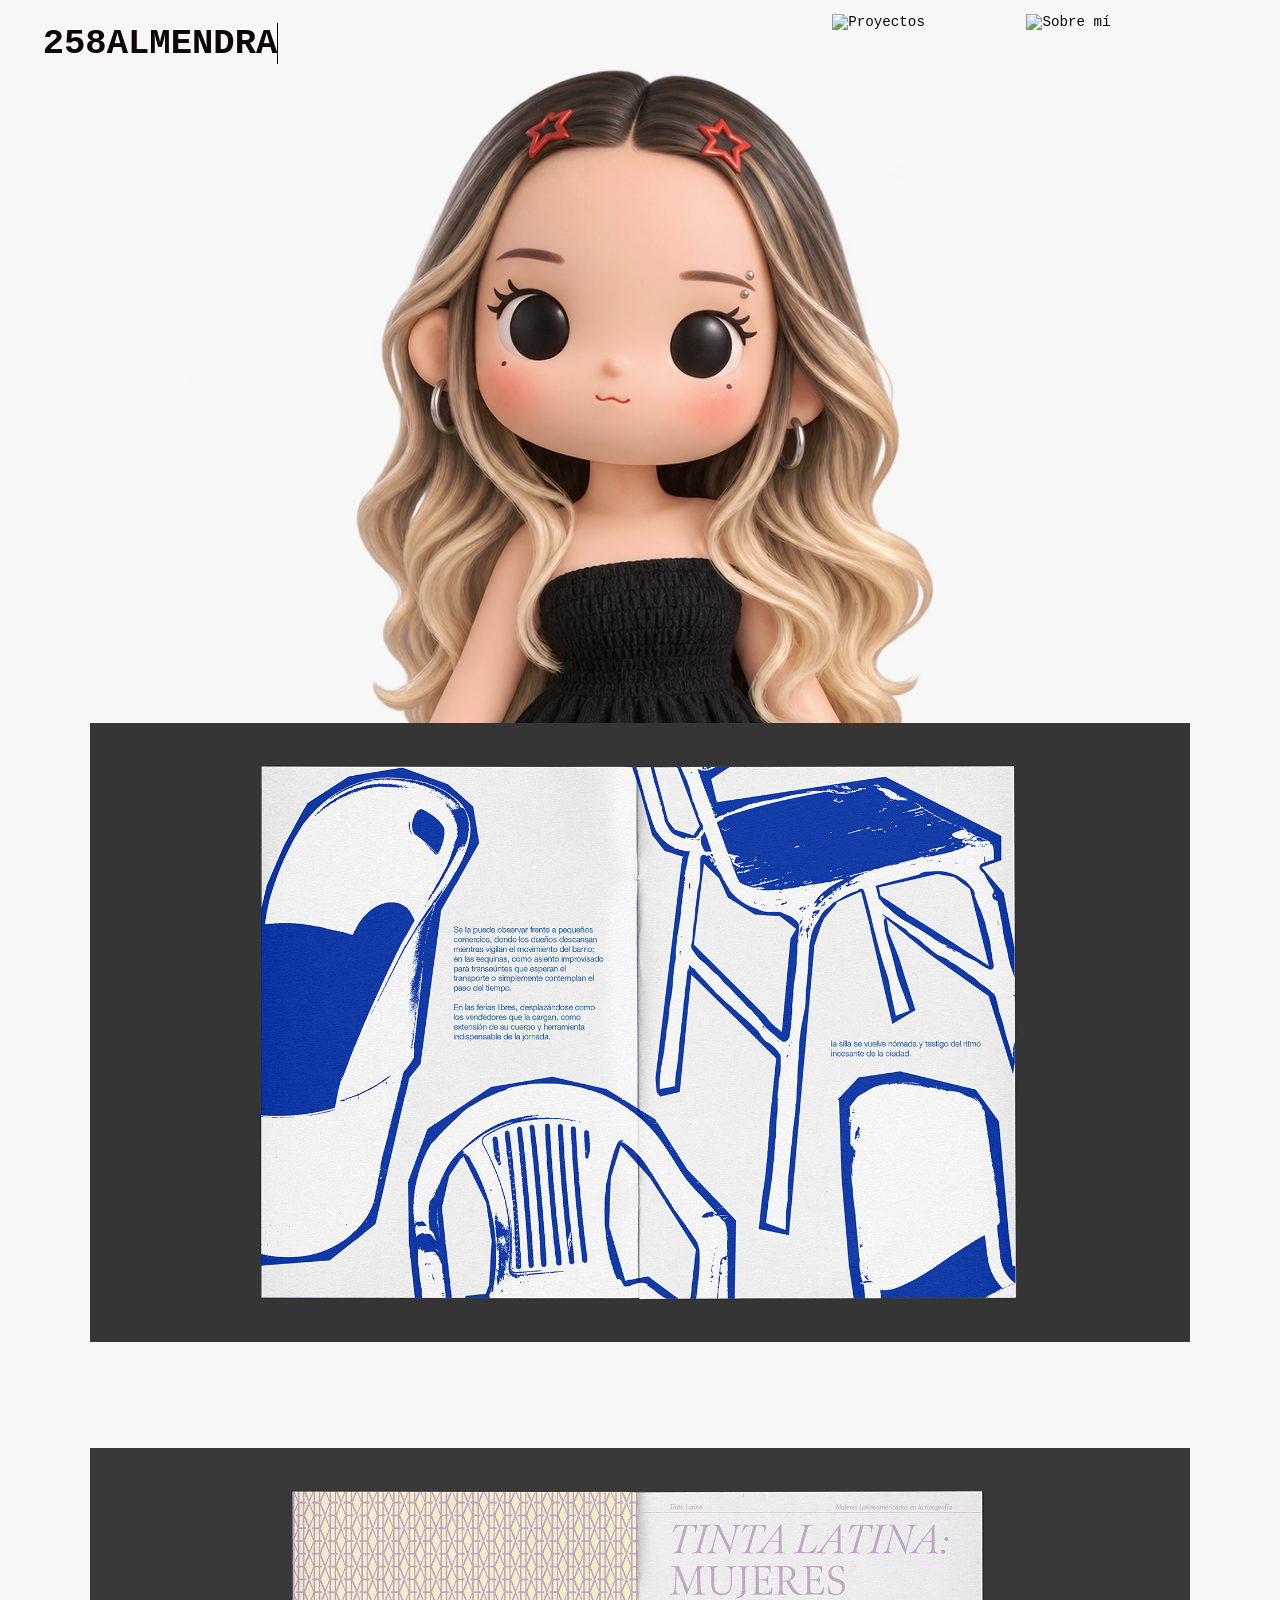
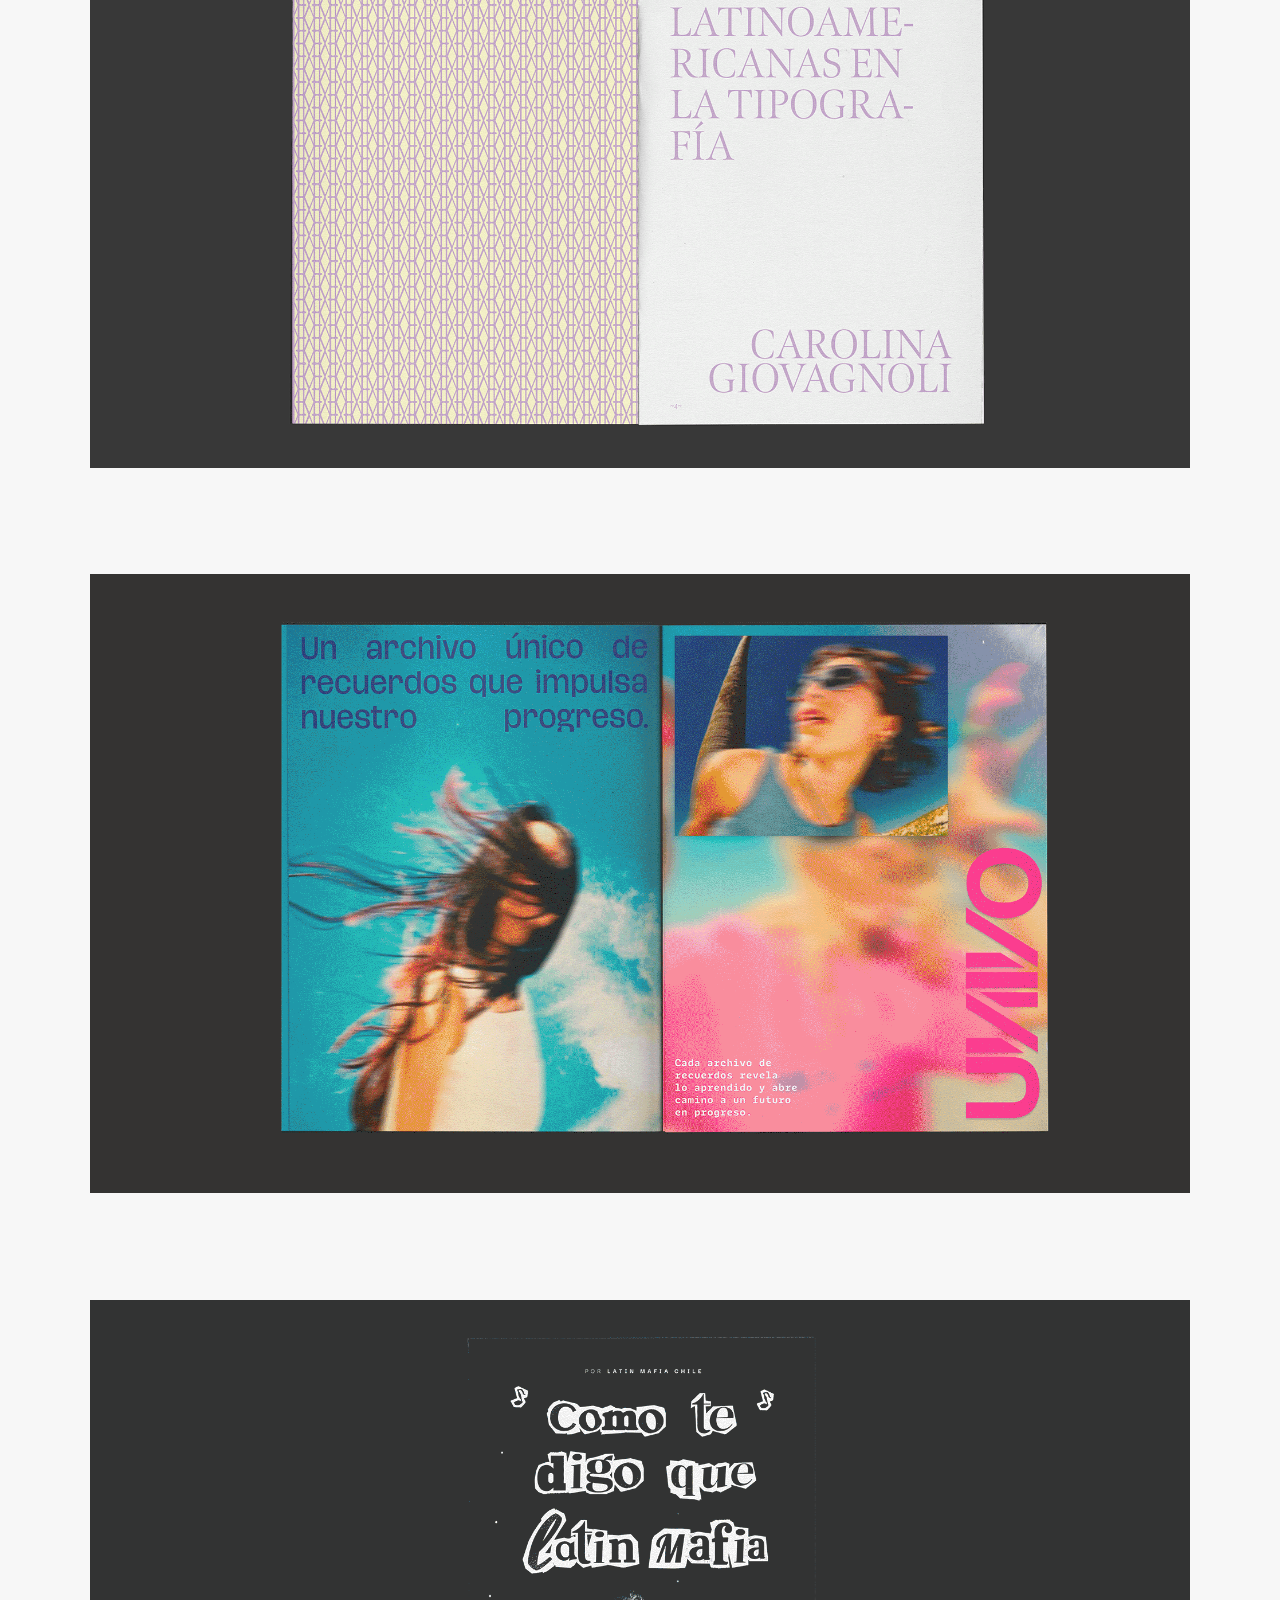
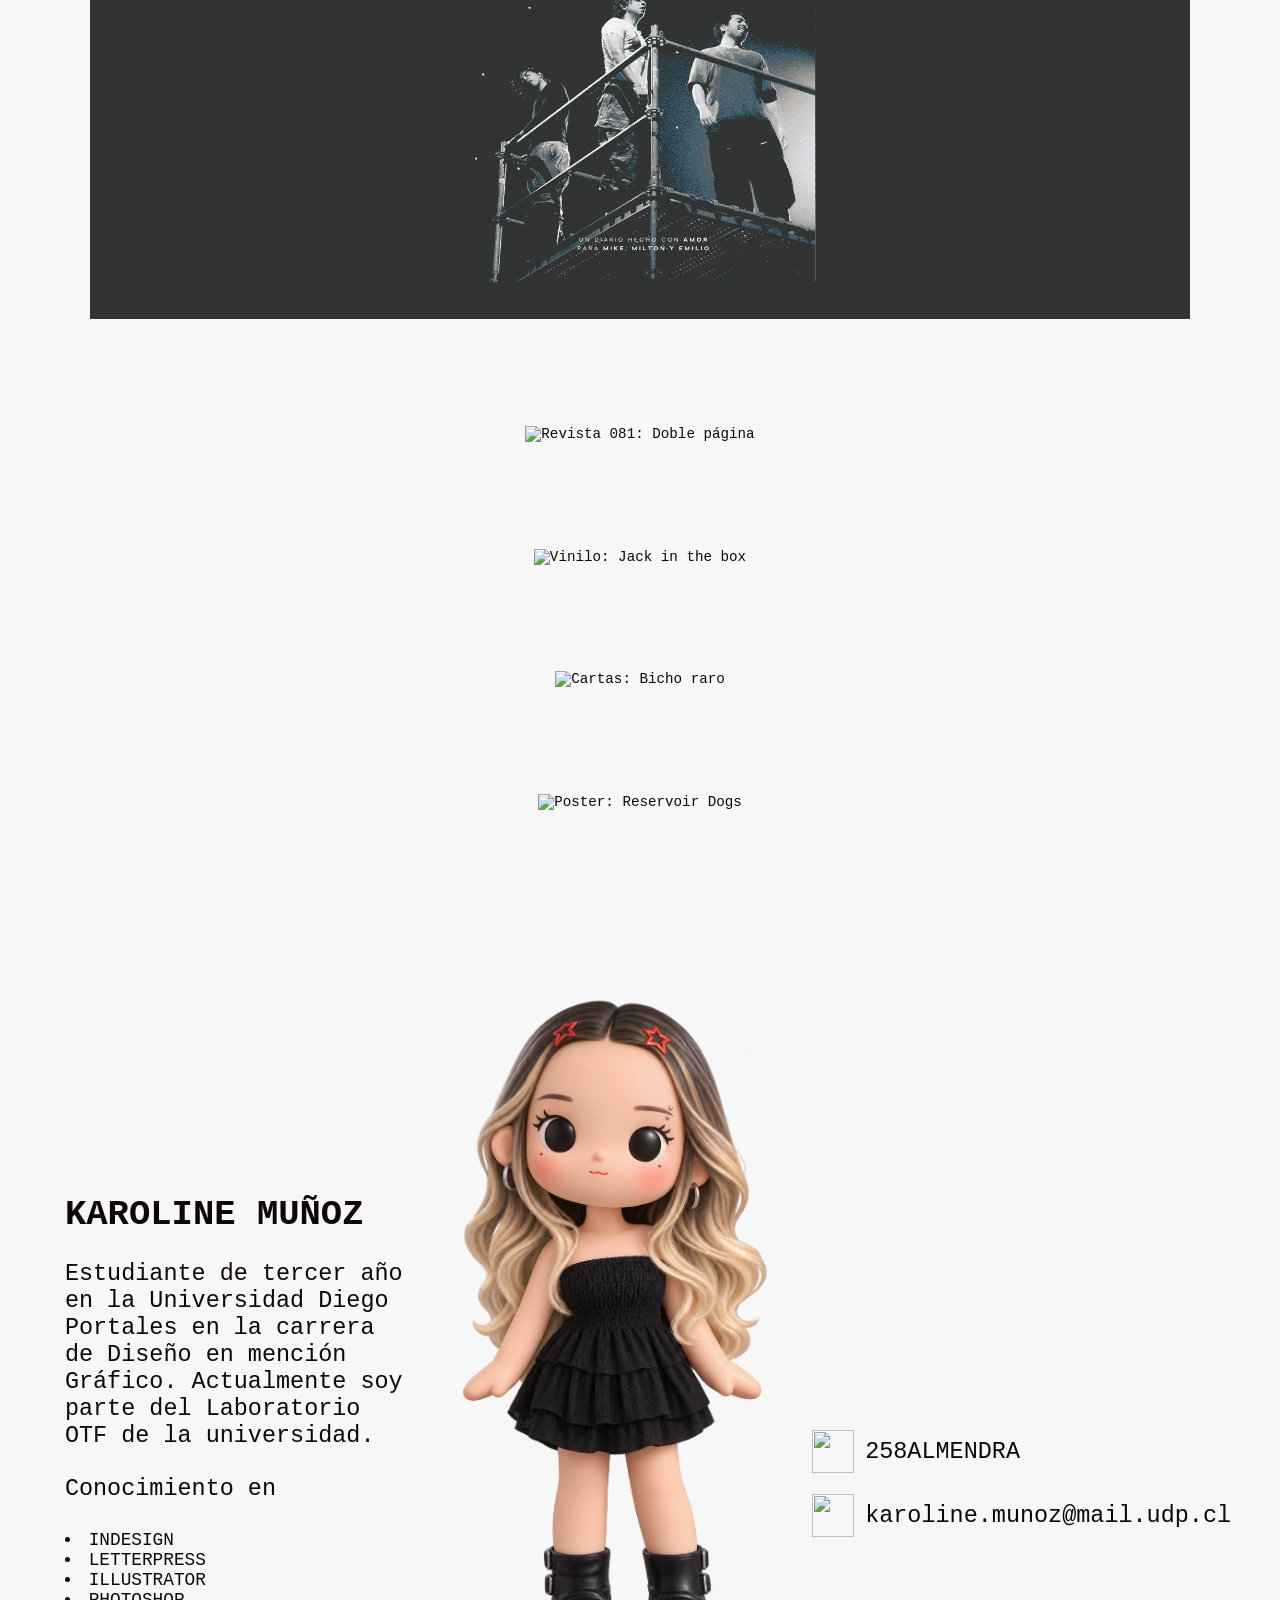
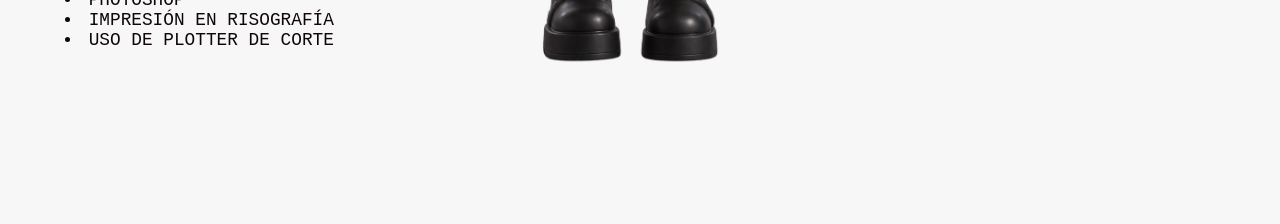
==== index.html @ 40ae715f "subir exámen" ====
<!DOCTYPE html>
<html lang="es">
<head>
  <meta charset="UTF-8">
  <meta name="viewport" content="width=device-width, initial-scale=1.0">
  <title>Karoline Muñoz | Portafolio</title>
  <link rel="stylesheet" href="styles.css">
</head>

<body>
  <header class="cabecera">
    <a class="logo" href="index.html">258ALMENDRA</a>
    <a class="bajar" href="#proyectos">
      <img src="iconos/bajar.svg" alt="Bajar a los proyectos" width="48" height="48">
    </a>
    <nav>
     <a class="nav-proyectos" href="#proyectos">
        <img class="normal" src="iconos/proyecto.activo.svg" alt="Proyectos" width="226" height="64">
        <img class="hover" src="iconos/proyecto.hover.svg" alt="" width="226" height="64">
      </a>
      <a class="nav-sobre-mi" href="#sobre-mi">
        <img class="normal" src="iconos/sobremí.activo.svg" alt="Sobre mí" width="259" height="64">
        <img class="hover" src="iconos/sobremí.hover.svg" alt="" width="259" height="64">
      </a>
    </nav>
  </header>

  <main>
    <section class="portada">
      <img src="karoline.primera.png" alt="Portada del portafolio de Karoline Muñoz">
    </section>

    <section class="proyectos" id="proyectos">
      <a class="proyecto" href="proyecto-01.html">
        <img src="proyecto-01.gif" alt="Fanzine: Pausa urbana">
      </a>
      <a class="proyecto" href="proyecto-02.html">
        <img src="proyecto-02.gif" alt="Plaquette: Tinta latina">
      </a>
      <a class="proyecto" href="proyecto-03.html">
        <img src="proyecto-03.gif" alt="Marca: Univo">
      </a>
      <a class="proyecto" href="proyecto-04.html">
        <img src="proyecto-04.gif" alt="Bitácora: Latin Mafia">
      </a>
      <a class="proyecto" href="proyecto-05.html">
        <img src="img/proyecto-05.png" alt="Revista 081: Doble página">
      </a>
      <a class="proyecto" href="proyecto-06.html">
        <img src="img/proyecto-06.png" alt="Vinilo: Jack in the box">
      </a>
      <a class="proyecto" href="proyecto-07.html">
        <img src="img/proyecto-07.png" alt="Cartas: Bicho raro">
      </a>
      <a class="proyecto" href="proyecto-08.html">
        <img src="img/proyecto-08.png" alt="Poster: Reservoir Dogs">
      </a>
    </section>

    <section class="sobre-mi" id="sobre-mi">
      <div class="presentacion">
        <h2>Karoline Muñoz</h2>
        <p>Estudiante de tercer año en la Universidad Diego Portales en la carrera de Diseño en mención Gráfico. Actualmente soy parte del Laboratorio OTF de la universidad.</p>
        <h3>Conocimiento en</h3>
        <ul>
          <li>InDesign</li>
          <li>Letterpress</li>
          <li>Illustrator</li>
          <li>Photoshop</li>
          <li>Impresión en risografía</li>
          <li>Uso de plotter de corte</li>
        </ul>
      </div>

      <img src="karoline.portada.png" alt="Muñeca de Karoline de cuerpo completo">

      <address class="contacto">
        <a href="https://instagram.com/258almendra">
          <img src="iconos/instagram.svg" alt="" width="24" height="24">
          258ALMENDRA
        </a>
        <a href="mailto:karoline.munoz@mail.udp.cl">
          <img src="iconos/mail.svg" alt="" width="24" height="24">
          karoline.munoz@mail.udp.cl
        </a>
      </address>
    </section>
  </main>
</body>
</html>
---- styles.css ----
/* =========================================================
   Portafolio Karoline Muñoz
   Solo flexbox + unidades rem y %. Sin grid, position ni frameworks.
   Medidas tomadas del diseño de Figma (escritorio 1440px, 1rem = 16px)
   ========================================================= */

/* ---------- 1. Tipografía JetBrains Mono ---------- */
@font-face {
  font-family: "JetBrains Mono";
  src: url("jetbrain/JetBrainsMono-Regular.ttf") format("truetype");
  font-weight: 400;
  font-style: normal;
}

@font-face {
  font-family: "JetBrains Mono";
  src: url("jetbrain/JetBrainsMono-Medium.ttf") format("truetype");
  font-weight: 500;
  font-style: normal;
}

@font-face {
  font-family: "JetBrains Mono";
  src: url("jetbrain/JetBrainsMono-Bold.ttf") format("truetype");
  font-weight: 700;
  font-style: normal;
}

/* ---------- 2. Variables y reset ---------- */
:root {
  /* Paleta */
  --color-blanco: #F7F7F7;
  --color-rojo: #AF0000;
  --color-negro: #0F0707;

  --color-fondo: var(--color-blanco);
  --color-texto: var(--color-negro);
  --color-acento: var(--color-rojo);
  --color-panel: #0f0f0f; /* gris de los paneles de proyectos */

  --fuente: "JetBrains Mono", "Courier New", monospace;

  /* Tamaños de texto (escritorio) */
  --tam-logo: 2.5rem;      /* 40px · Bold    */
  --tam-titulo: 2.5rem;    /* 40px · Bold */
  --tam-nav: 1.65rem;      /* ~26px · Medium */
  --tam-cuerpo: 1.65rem;   /* ~26px · Medium */
  --tam-lista: 1.25rem;    /* 20px · Regular */
}

* {
  box-sizing: border-box;
  margin: 0;
  padding: 0;
}

/* El diseño (en rem) escala como en Figma sin usar otra media query:
   16px desde 1440px y proporcionalmente menos en ventanas más angostas.
   En mobile se vuelve a 16px dentro de la media query de mobile. */
html {
   font-size: clamp(0.6rem, 1.111vw, 1.2rem);
  max-width: 100%;
  overflow-x: hidden; /* seguro extra contra el scroll horizontal */
}

/* Texto solo para lectores de pantalla (no se ve) */
.oculto {
  width: 1px;
  height: 1px;
  overflow: hidden;
  clip-path: inset(50%);
  white-space: nowrap;
}

body {
  display: flex;
  flex-direction: column;
  max-width: 100%;
  overflow-x: hidden;
  background-color: var(--color-fondo);
  color: var(--color-texto);
  font-family: var(--fuente);
  font-weight: 400;
  line-height: normal; /* "Auto" en Figma */
   cursor: url("iconos/cursor.svg") 16 16, auto;
}

/* Cursor personalizado también sobre enlaces y botones */
a,
label {
  cursor: url("iconos/cursor.svg") 16 16, pointer;
}

img {
  display: block;
  max-width: 100%;
}

a {
  color: inherit;
  text-decoration: none;
}

/* ---------- 3. Cabecera ---------- */
/* z-index funciona en ítems flex: deja el menú por encima de la portada */
.cabecera {
  z-index: 1;
  display: flex;
  flex-wrap: wrap; /* si no cabe, el menú baja a otra línea */
  justify-content: space-between;
  align-items: flex-start;
  gap: 0.5rem 1rem;
  padding: 1rem 7.3% 0 3rem;
}

/* Logo: efecto de escritura, una sola vez al abrir la página.
   11 caracteres = 11 cuadros, uno cada 400 ms (10 pasos x 400 ms = 4 s).
   En JetBrains Mono cada letra mide 0.6 del tamaño de fuente. */
.logo {
  box-sizing: content-box; /* el cursor no le quita espacio a las letras */
  flex-shrink: 0;          /* el logo no se comprime ni se recorta */
  margin-top: 0.625rem;
  overflow: hidden;
  white-space: nowrap;
  font-size: var(--tam-logo);
  font-weight: 700;
  border-right: 0.0625rem solid var(--color-texto); /* cursor */
  animation: escribir-logo 4s steps(10, end) both;
}

@keyframes escribir-logo {
  from { width: calc(var(--tam-logo) * 0.6); }       /* "2"           */
  to   { width: calc(var(--tam-logo) * 0.6 * 11); }  /* "258ALMENDRA" */
}

/* Flecha BAJAR: solo existe en el diseño mobile */
.bajar {
  display: none;
}

.cabecera nav {
  display: flex;
  align-items: flex-start;
  gap: 5rem;   /* ← cambia este número */
}

/* Botones del menú: son los SVG de mis componentes de Figma
   (BOTÓN PROYECTOS y BOTÓN SOBRE MÍ), un archivo por variante.
   Los dos SVG de cada botón tienen el mismo tamaño y el texto en el
   mismo lugar, así que al cambiar de uno a otro solo cambia la línea. */
.cabecera nav a {
  display: flex;
}

/* 64px de alto en Figma (3.33rem); el ancho sale solo */
.cabecera nav img {
  width: auto;
  max-width: none;
  height: 3.33rem;
}

/* El SVG incluye el espacio donde crece la línea en el hover.
   El margin negativo hace que ese espacio no empuje al otro botón. */
.cabecera nav .nav-proyectos img {
  margin: 0 -0.885rem 0 -0.833rem;
}

.cabecera nav .nav-sobre-mi img {
  margin: 0 -2.21rem;
}

/* Variante hover: se cambia un SVG por el otro */
.cabecera nav .hover {
  display: none;
}

.cabecera nav a:hover .normal,
.cabecera nav a:focus-visible .normal {
  display: none;
}

.cabecera nav a:hover .hover,
.cabecera nav a:focus-visible .hover {
  display: block;
}

/* ---------- 4. Portada ---------- */
main {
  display: flex;
  flex-direction: column;
  align-items: center;
}

.portada {
  display: flex;
  justify-content: center;
  width: 100%;
  margin-top: -2.5rem;
}

.portada img {
  width: auto;
  max-width: 100%;    /* nunca más ancha que la ventana */
  height: auto;
  max-height: 50rem;  /* en escritorio mantiene el tamaño de Figma */
}

/* ---------- 5. Proyectos ---------- */
.proyectos {
  display: flex;
  flex-direction: column;
  align-items: center;
  gap: 7.5rem;
  width: 86%;
}

.proyecto {
  display: flex;
  justify-content: center;
  width: 100%;
}

.proyecto img {
  max-width: 100%;
  height: auto;
  margin: 0 auto;
  transition: filter 0.3s;
}

/* Cada proyecto es un enlace a su página de detalle */
.proyecto:hover img,
.proyecto:focus-visible img {
  filter: blur(0.05rem)
}

/* ---------- 6. Sobre mí ---------- */
.sobre-mi {
  display: flex;
  align-items: flex-end;
  width: 100%;
  margin-top: 13.25rem;
  padding: 0 3.75% 10.4rem 5.07%;
  gap: 2%;
}

.presentacion {
  display: flex;
  flex-direction: column;
  flex: 1 1 28%;
  min-width: 0;
  margin-bottom: 1.8rem;
  font-size: var(--tam-cuerpo);
}

.presentacion h2 {
  margin-bottom: 1.8rem;
  font-size: var(--tam-titulo);
  font-weight: 700;
  text-transform: uppercase;
}

.presentacion p {
  margin-bottom: 1.8rem;
  font-weight: 500;

}

/* "Conocimiento en": es un h3 por semántica, pero se ve como texto normal */
.presentacion h3 {
  margin-bottom: 2rem;
  font-size: var(--tam-cuerpo);
  font-weight: 500;
}

.presentacion ul {
  list-style: disc inside;
  font-size: var(--tam-lista);
  text-transform: uppercase;
}

/* Tamaño de la muñeca: cambia el 30% (más grande = 35%, 40%...) */
.sobre-mi > img {
  flex: 1 1 28%;
  min-width: 0;
  height: auto;
}

.contacto {
  display: flex;
  flex-direction: column;
  flex: 1 1 34%;
  min-width: 0;
  gap: 1.5rem;
  margin-bottom: 9.8rem;
  font-style: normal; /* <address> viene en cursiva por defecto */
  font-size: var(--tam-cuerpo);
  min-width: max-content; /* la columna nunca es más angosta que el correo */
  font-weight: 500;
}

.contacto a {
  display: flex;
  align-items: center;
  gap: 0.75rem;
  white-space: nowrap; /* el correo no se corta en dos líneas */
  font-weight: 500;
}

/* Íconos de Instagram y correo (48px en desktop como en Figma) */
.contacto img {
  flex-shrink: 0;
  width: 3rem;
  height: 3rem;
}

/* ---------- 7. Página de detalle de proyecto ---------- */
.cabecera-proyecto {
  justify-content: flex-start;
  align-items: center;
  gap: 3.8rem;
  padding: 2.9rem 5% 5.6rem;
}

/* Íconos del UI kit (carpeta iconos/): 48px como en Figma */
.icono-home,
.icono {
  display: flex;
  justify-content: center;
  align-items: center;
  width: 3rem;
  height: 3rem;
  cursor: pointer;
}

.icono-home img,
.icono img {
  width: 3rem;
  height: 3rem;
}

/* Componente DESCARGAR: variante hover de 61px (3.8rem) */
.icono .hover,
.icono .activa {
  display: none;
}

a.icono:hover .normal,
a.icono:focus-visible .normal {
  display: none;
}

a.icono:hover .hover,
a.icono:focus-visible .hover {
  display: block;
  width: 3.8rem;
  height: 3.8rem;
}

.galeria {
  display: flex;
  flex-wrap: wrap;
  width: 100%;
}

.galeria img {
  height: auto;
  object-fit: cover;
}

.galeria .completa {
  width: 100%;
}

.galeria .mitad {
  width: 50%;
}

.detalle-info {
  display: flex;
  justify-content: flex-end;
  align-items: flex-end;
  gap: 7%;
  width: 100%;
  padding: 6rem 5% 6rem;
}

.acciones {
  display: flex;
  gap: 1.5rem;
}

/* Estrella: se rellena al hacer clic (sin JavaScript, con un checkbox) */
.estrella input {
  appearance: none;
  width: 0;
  height: 0;
  margin: 0;
  opacity: 0;
}

/* Al marcarla se cambia por la estrella rellena en rojo */
.estrella input:checked ~ .normal {
  display: none;
}

.estrella input:checked ~ .activa {
  display: block;
}

.estrella:has(input:focus-visible) {
  outline: 0.125rem solid var(--color-acento);
}

.texto-proyecto {
  width: 43%;
}

.texto-proyecto h1 {
  margin-bottom: 2rem;
  font-size: var(--tam-titulo);
  font-weight: 500;
}

.texto-proyecto p {
  font-size: var(--tam-lista);
  line-height: 1.5;
}

/* ---------- 8. Mobile y pantallas chicas (única media query) ----------
   Se activa bajo 48rem (768px) para cubrir también tablets y
   ventanas angostas de escritorio */
@media (max-width: 48rem) {

  html {
    font-size: 100%; /* en mobile 1rem vuelve a ser 16px */
  }

  /* Tamaños de texto mobile */
  :root {
    --tam-logo: 3rem;
    --tam-titulo: 2.25rem;
    --tam-nav: 2rem;
    --tam-cuerpo: 1.25rem;
    --tam-lista: 1rem;
  }

  .presentacion h2 {
    line-height: 1.2;
  }

  /* Botón SOBRE MÍ en mobile: mismo tamaño que en Figma mobile */
  .cabecera nav img {
    height: 4rem;
  }

  .cabecera nav .nav-sobre-mi img {
    margin: 0 -2.656rem;
  }

  /* Layout: la cabecera es la pantalla de inicio de Figma mobile
     (logo al centro, flecha BAJAR y luego el botón SOBRE MÍ centrado) */
  .cabecera {
    flex-direction: column;
    flex-wrap: nowrap;
    align-items: center;
    gap: 0;
    padding: 0 5%;
  }

  .logo {
    margin-top: 45vh;
  }

  .bajar {
    display: flex;
    margin-top: 2rem;
  }

  .bajar img {
    width: 3rem;
    height: 3rem;
  }

  .cabecera nav {
    gap: 1rem;
    margin-top: 45vh;
  }

  /* En mobile el menú solo muestra SOBRE MÍ */
  .cabecera nav .nav-proyectos {
    display: none;
  }

  .portada {
    overflow: hidden;
    margin-top: 0;
  }

  .portada img {
   width: 126%;
    max-width: none;
  }

  .proyectos {
    width: 85.5%;
    gap: 2.3rem;
  }

  .proyecto {
    min-height: 0;
  }

  .proyecto img {
    width: 100%;
  }

  .sobre-mi {
    flex-direction: column;
    align-items: center;
    margin-top: 6rem;
    padding: 0 7% 3rem;
  }

  .presentacion h3 {
    font-weight: 700;
  }

  .presentacion {
    flex: none;
    width: 100%;
    margin-bottom: 2rem;
  }

  .sobre-mi > img {
    flex: none;
    width: 100%;
    margin: 0 0 1.5rem;
  }

  .contacto {
    flex: none;
    align-items: center;
    gap: 0.75rem;
    width: 100%;
    min-width: 0;
    margin: 0;
  }

  /* Detalle de proyecto en mobile: la cabecera vuelve a ser una fila */
  .cabecera-proyecto {
    flex-direction: row;
    gap: 1.5rem;
    padding: 1.5rem 5%;
  }

  .cabecera-proyecto nav {
    margin-top: 0;
  }

  .icono-home,
  .icono,
  .icono-home img,
  .icono img {
    width: 2rem;
    height: 2rem;
  }

  a.icono:hover .hover,
  a.icono:focus-visible .hover {
    width: 2.5rem;
    height: 2.5rem;
  }

  /* En mobile los íconos de contacto miden 24px como en Figma */
  .contacto img {
    width: 1.5rem;
    height: 1.5rem;
  }

  .galeria .mitad {
    width: 100%;
  }

  .detalle-info {
    flex-direction: column-reverse;
    align-items: flex-start;
    gap: 2rem;
    padding: 2.5rem 6% 3rem;
  }

  .texto-proyecto {
    width: 100%;
  }

  .texto-proyecto h1 {
    margin-bottom: 1rem;
  }
}
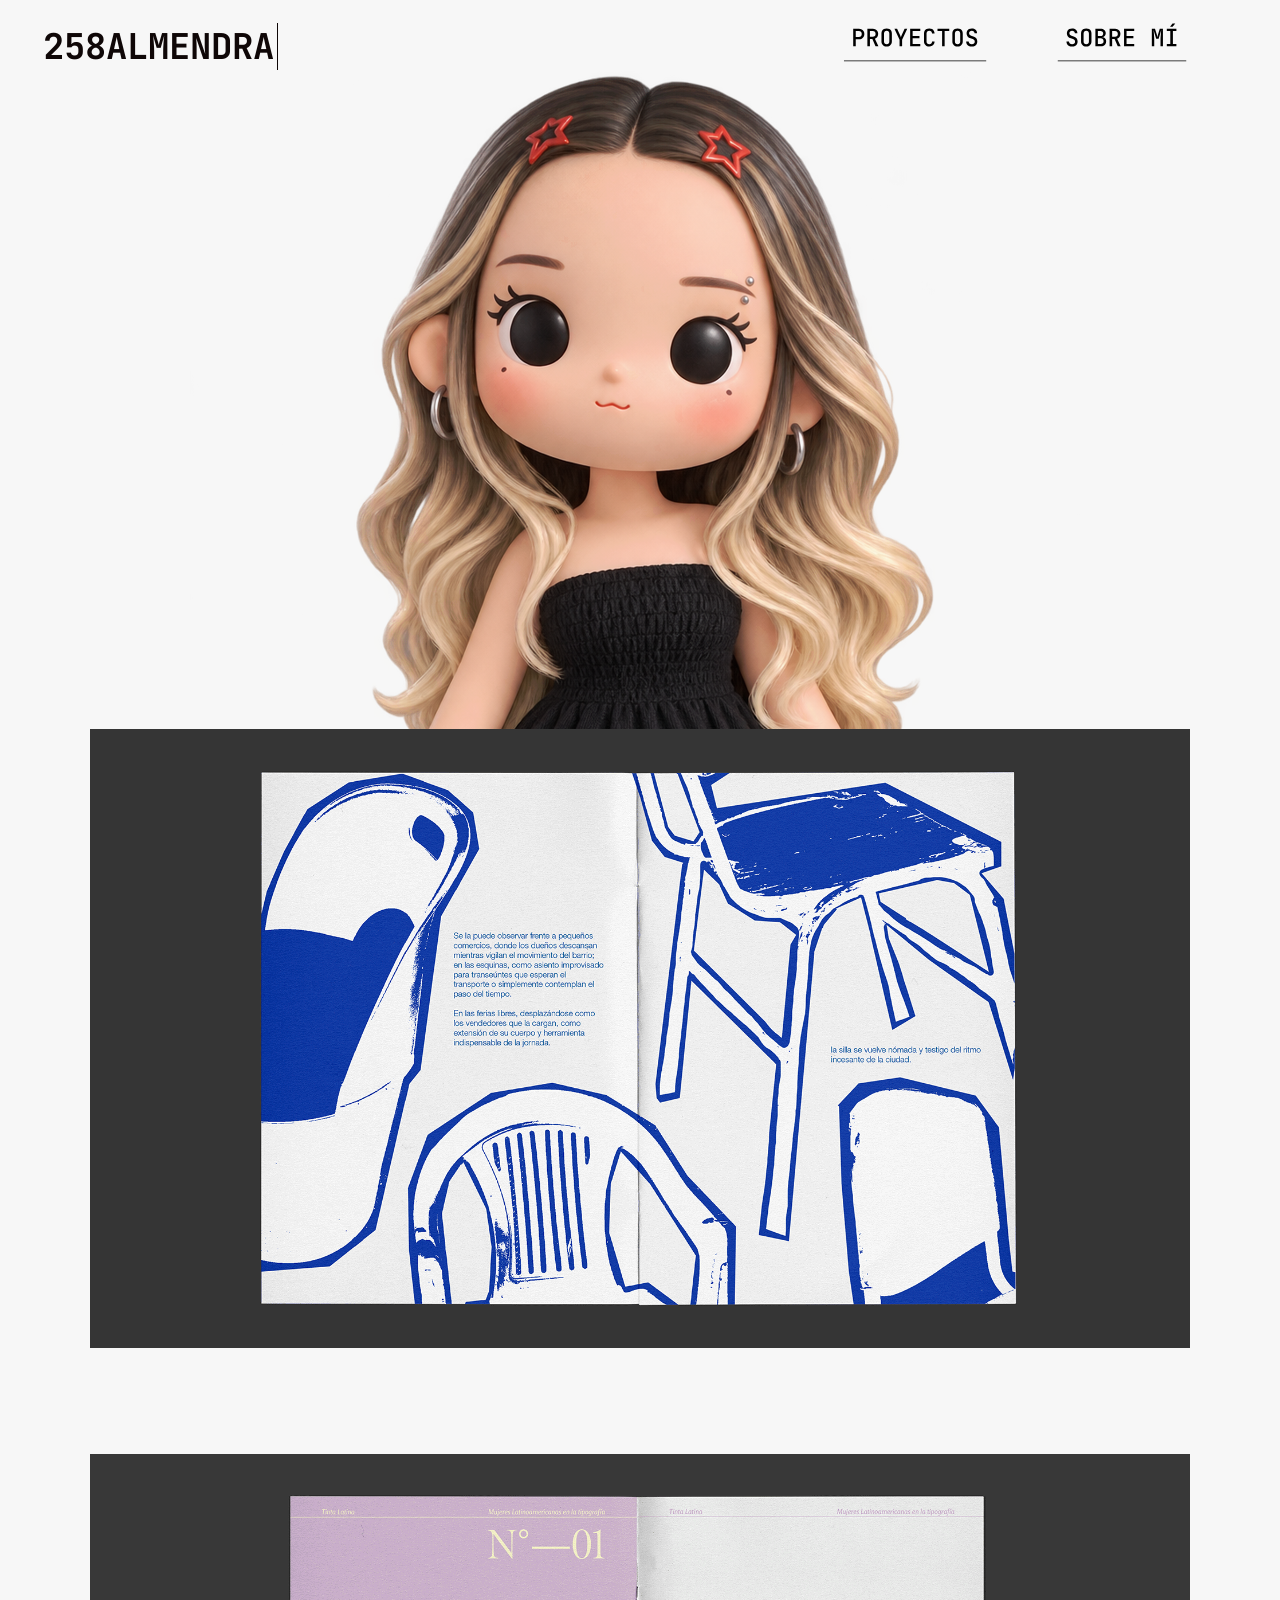
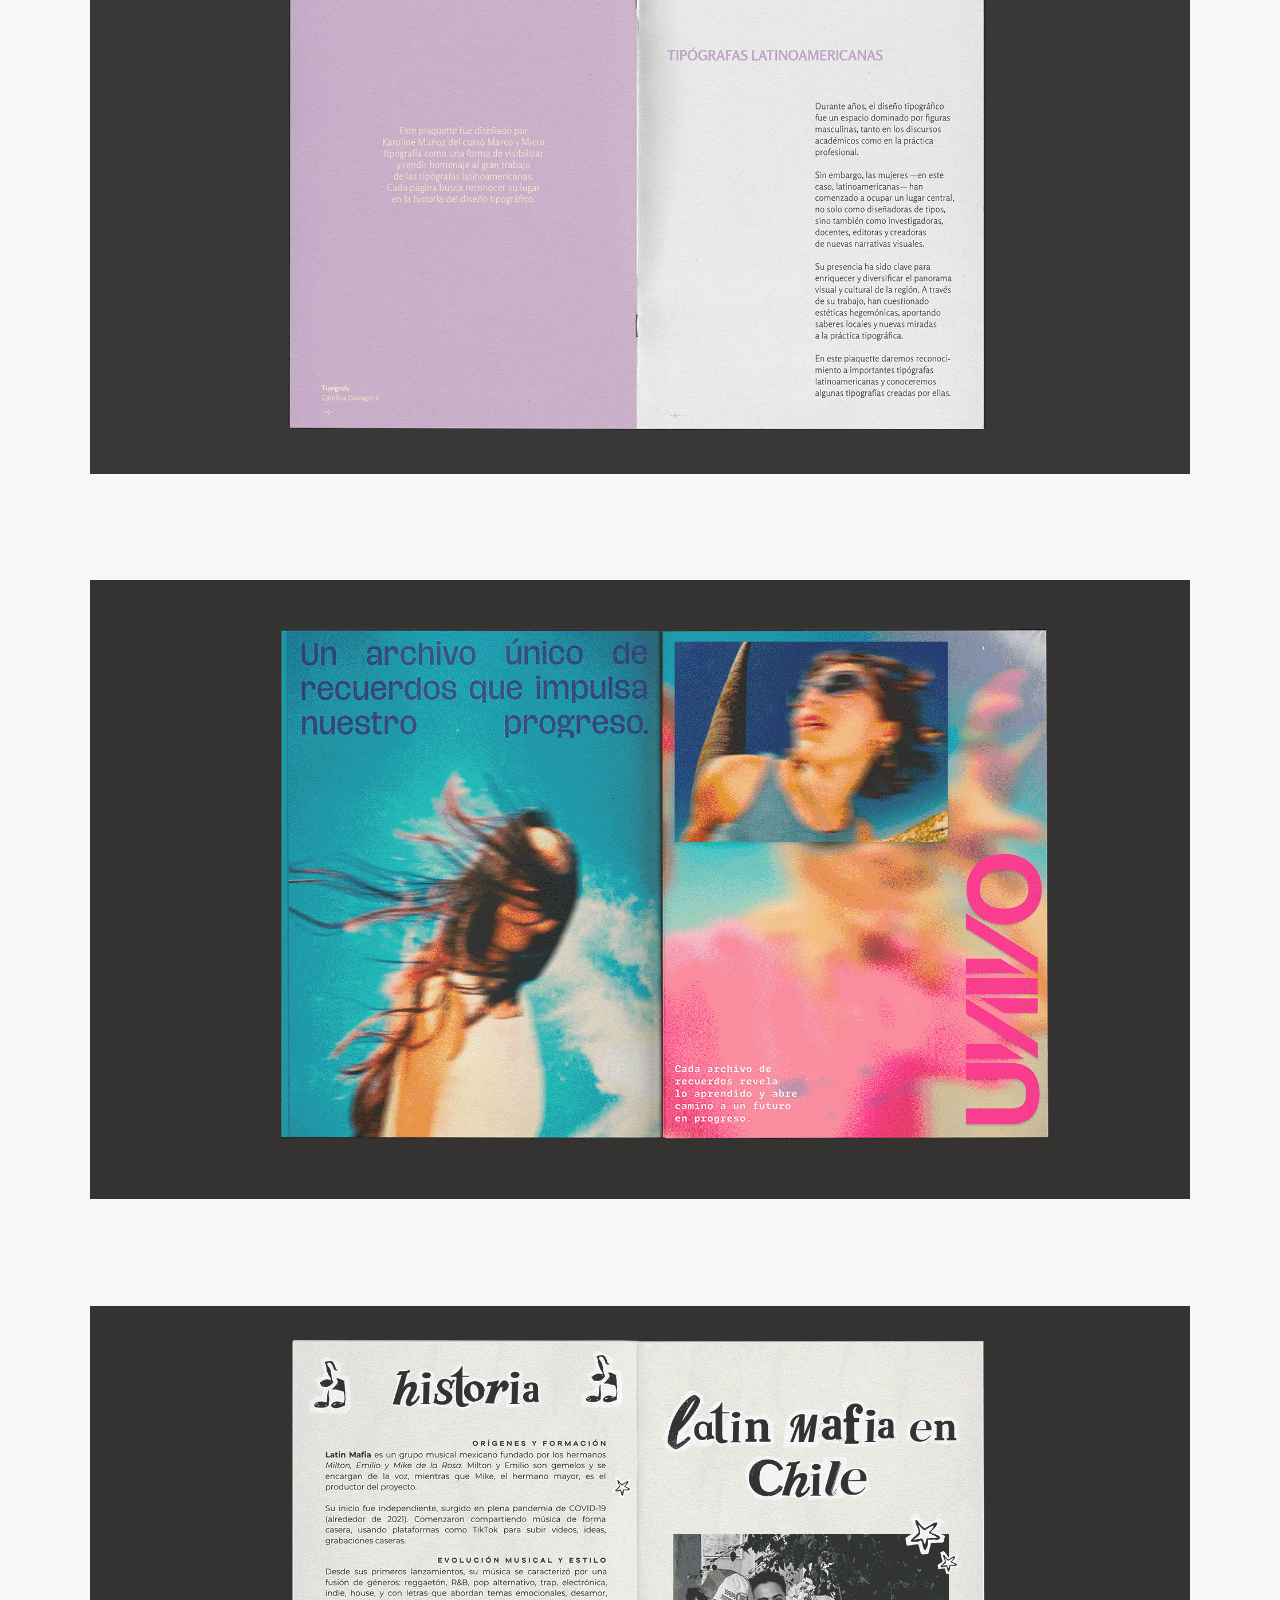
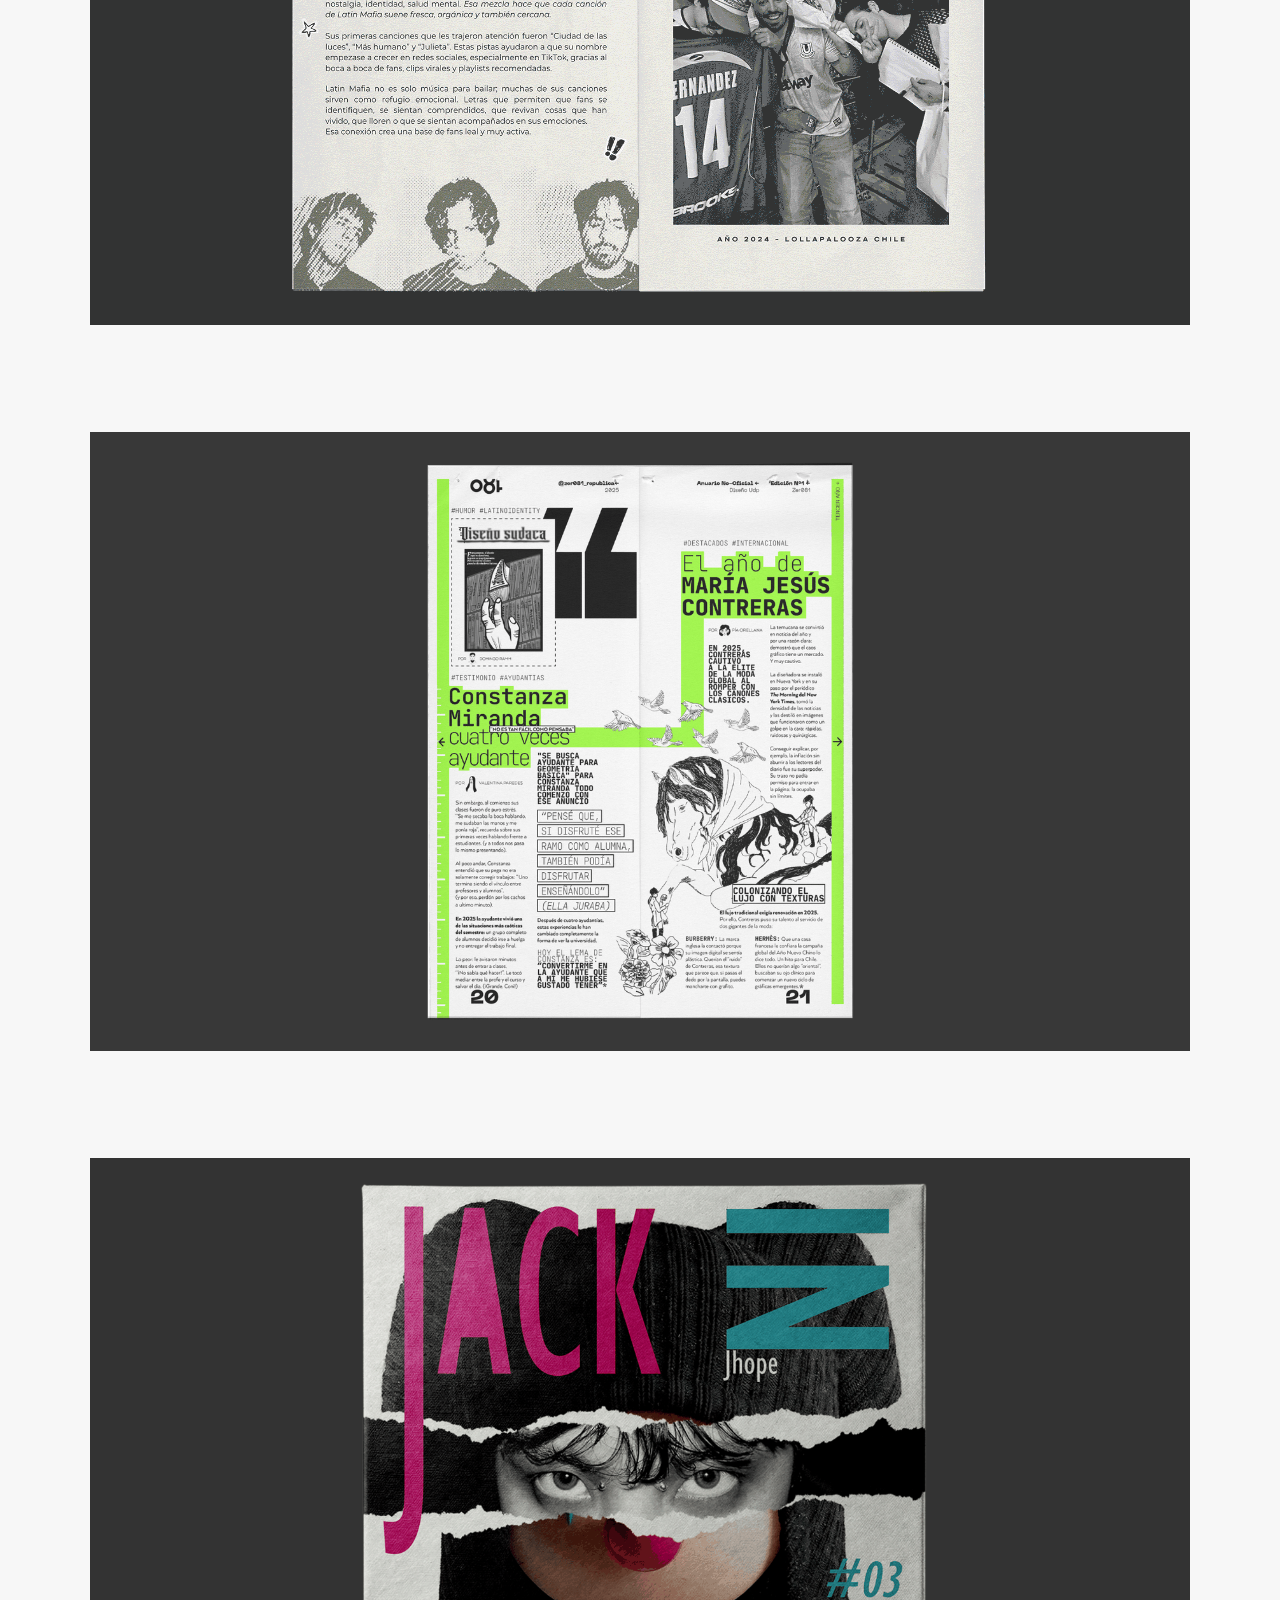
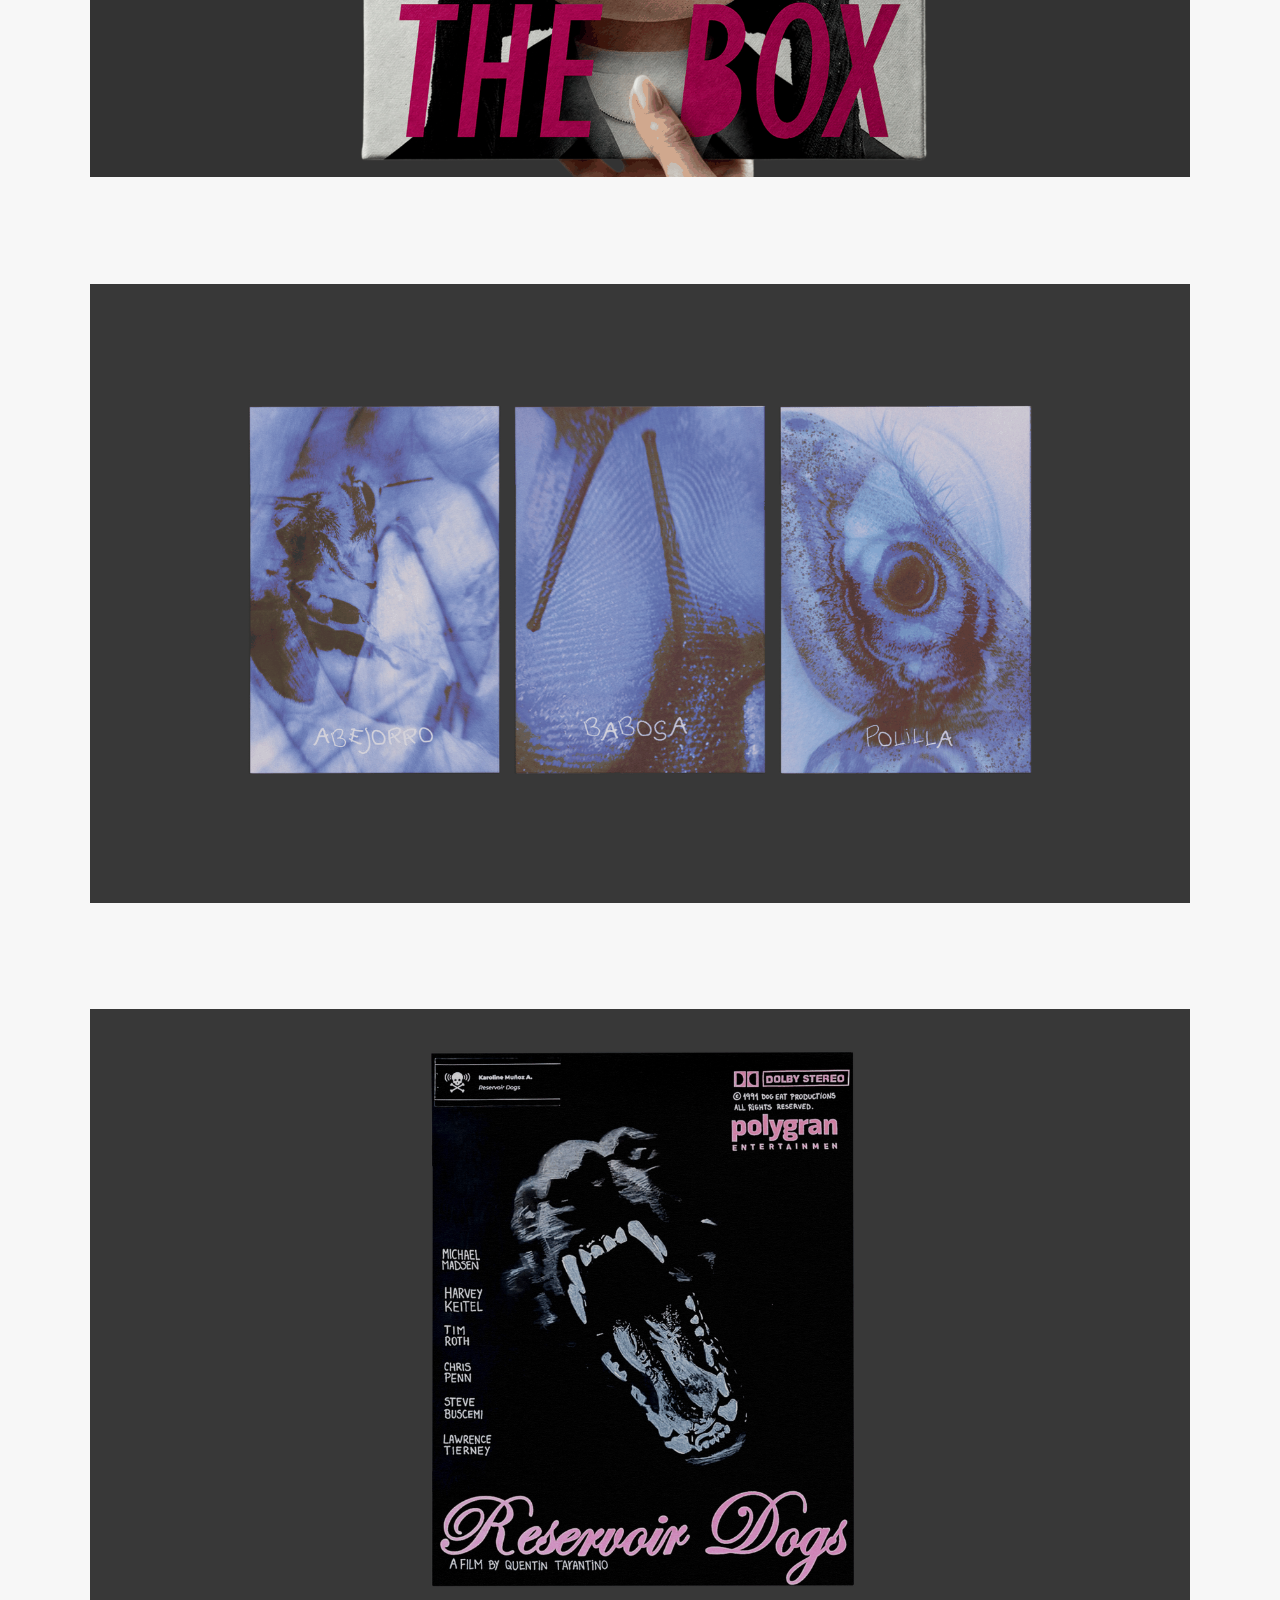
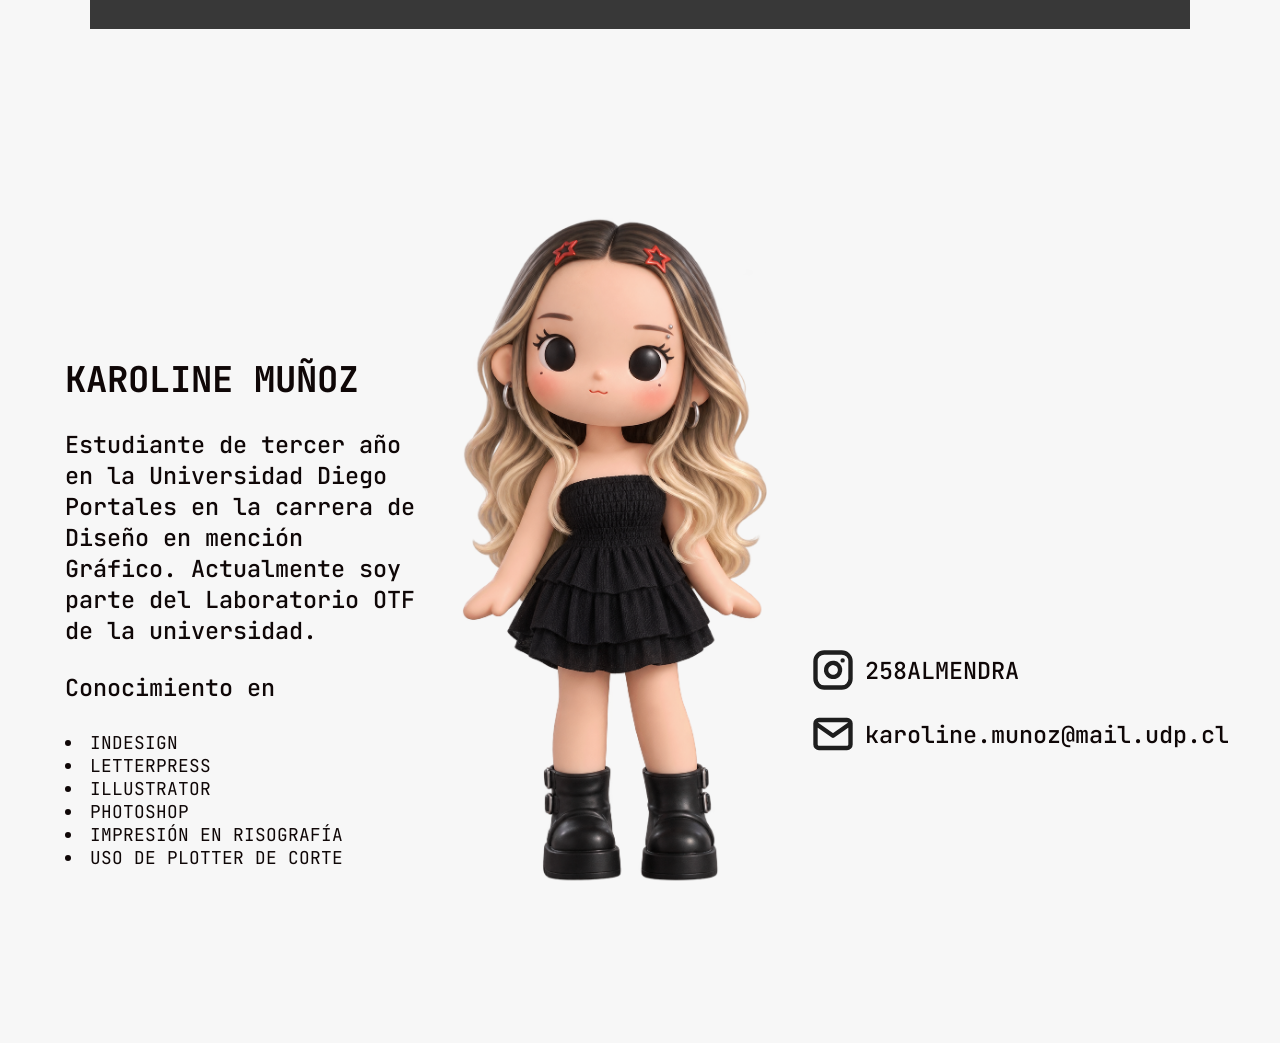
==== commit c9325309: "Add files via upload" ====
--- a/index.html
+++ b/index.html
@@ -11,16 +11,16 @@
   <header class="cabecera">
     <a class="logo" href="index.html">258ALMENDRA</a>
     <a class="bajar" href="#proyectos">
-      <img src="iconos/bajar.svg" alt="Bajar a los proyectos" width="48" height="48">
+      <img src="bajar.svg" alt="Bajar a los proyectos" width="48" height="48">
     </a>
     <nav>
      <a class="nav-proyectos" href="#proyectos">
-        <img class="normal" src="iconos/proyecto.activo.svg" alt="Proyectos" width="226" height="64">
-        <img class="hover" src="iconos/proyecto.hover.svg" alt="" width="226" height="64">
+        <img class="normal" src="proyectos.svg" alt="Proyectos" width="226" height="64">
+        <img class="hover" src="proyectos-hover.svg" alt="" width="226" height="64">
       </a>
       <a class="nav-sobre-mi" href="#sobre-mi">
-        <img class="normal" src="iconos/sobremí.activo.svg" alt="Sobre mí" width="259" height="64">
-        <img class="hover" src="iconos/sobremí.hover.svg" alt="" width="259" height="64">
+        <img class="normal" src="sobre-mi.svg" alt="Sobre mí" width="259" height="64">
+        <img class="hover" src="sobre-mi-hover.svg" alt="" width="259" height="64">
       </a>
     </nav>
   </header>
@@ -44,16 +44,16 @@
         <img src="proyecto-04.gif" alt="Bitácora: Latin Mafia">
       </a>
       <a class="proyecto" href="proyecto-05.html">
-        <img src="img/proyecto-05.png" alt="Revista 081: Doble página">
+        <img src="proyecto-05.png" alt="Revista 081: Doble página">
       </a>
       <a class="proyecto" href="proyecto-06.html">
-        <img src="img/proyecto-06.png" alt="Vinilo: Jack in the box">
+        <img src="proyecto-06.png" alt="Vinilo: Jack in the box">
       </a>
       <a class="proyecto" href="proyecto-07.html">
-        <img src="img/proyecto-07.png" alt="Cartas: Bicho raro">
+        <img src="proyecto-07.png" alt="Cartas: Bicho raro">
       </a>
       <a class="proyecto" href="proyecto-08.html">
-        <img src="img/proyecto-08.png" alt="Poster: Reservoir Dogs">
+        <img src="proyecto-08.png" alt="Poster: Reservoir Dogs">
       </a>
     </section>
 
@@ -76,11 +76,11 @@
 
       <address class="contacto">
         <a href="https://instagram.com/258almendra">
-          <img src="iconos/instagram.svg" alt="" width="24" height="24">
+          <img src="instagram.svg" alt="" width="24" height="24">
           258ALMENDRA
         </a>
         <a href="mailto:karoline.munoz@mail.udp.cl">
-          <img src="iconos/mail.svg" alt="" width="24" height="24">
+          <img src="mail.svg" alt="" width="24" height="24">
           karoline.munoz@mail.udp.cl
         </a>
       </address>
--- a/styles.css
+++ b/styles.css
@@ -82,13 +82,13 @@
   font-family: var(--fuente);
   font-weight: 400;
   line-height: normal; /* "Auto" en Figma */
-   cursor: url("iconos/cursor.svg") 16 16, auto;
+   cursor: url("cursor.svg") 16 16, auto;
 }
 
 /* Cursor personalizado también sobre enlaces y botones */
 a,
 label {
-  cursor: url("iconos/cursor.svg") 16 16, pointer;
+  cursor: url("cursor.svg") 16 16, pointer;
 }
 
 img {
